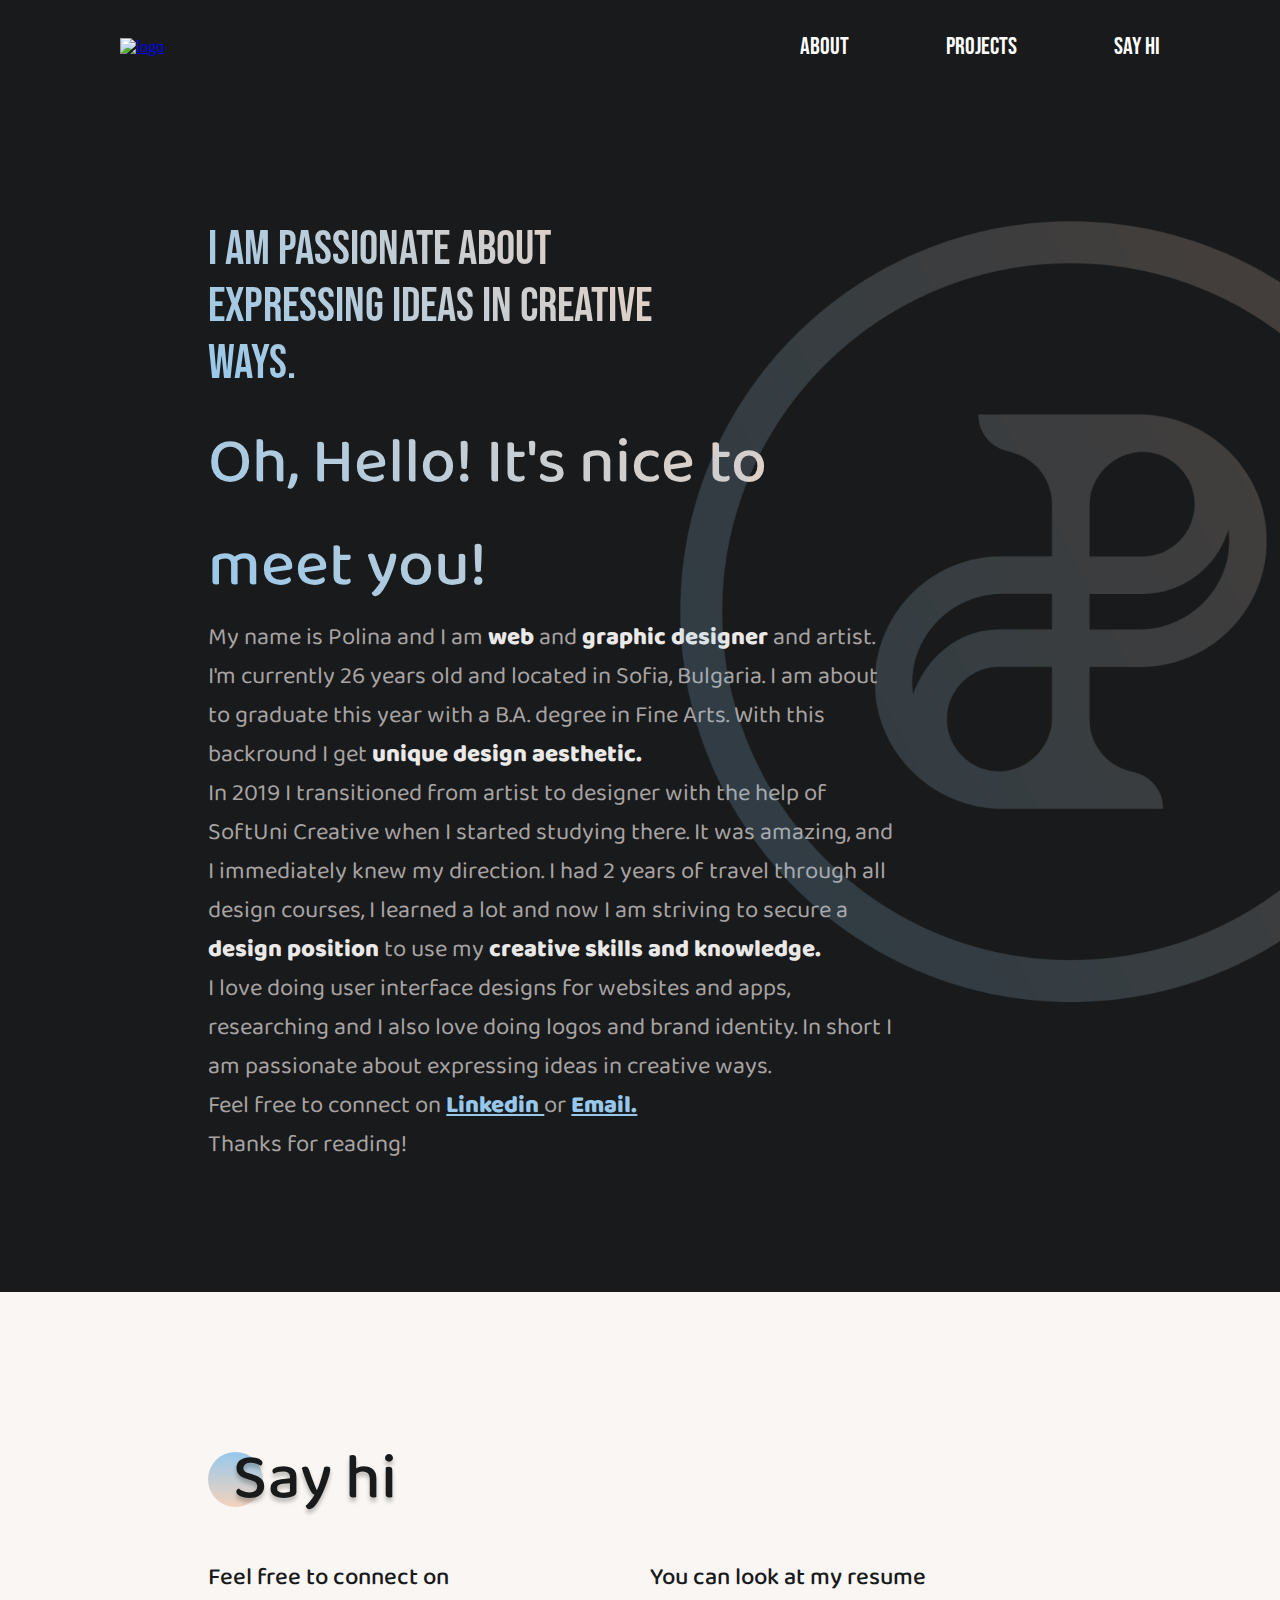
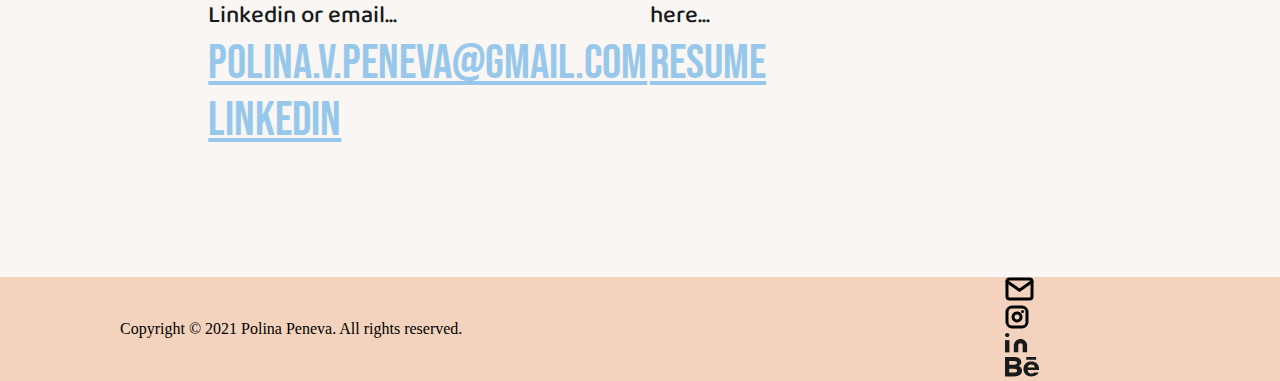
==== about/index.html @ 950ab0b3 "about page: fix bg logo." ====
<!DOCTYPE html>
<html lang="en">
<head>
    <meta charset="UTF-8">
    <meta http-equiv="X-UA-Compatible" content="IE=edge">
    <meta name="viewport" content="width=device-width, initial-scale=1.0">
    <title>Polina's portfolio</title>
    <link rel="preconnect" href="https://fonts.googleapis.com">
    <link rel="preconnect" href="https://fonts.gstatic.com" crossorigin>
    <link href="https://fonts.googleapis.com/css2?family=Baloo+2:wght@500&display=swap" rel="stylesheet">
    <link href="https://fonts.googleapis.com/css2?family=Bebas+Neue&display=swap" rel="stylesheet">
    <link href="https://fonts.googleapis.com/css2?family=Baloo+2&display=swap" rel="stylesheet">
    <link href="https://fonts.googleapis.com/css2?family=Baloo+2:wght@400;800&display=swap" rel="stylesheet">
    <link rel="stylesheet" href="../style.css">
    <link rel="stylesheet" href="../about-style.css">
    <link rel="icon" href="../images/logo.ico" type="image">
</head>
<body>
    <header>
        <a href="index.html"><img class="logo" src="../images/logo.png" alt="logo" /></a>
        <nav>
            <span class="about-active"><a href="about.html">about</a></span>
            <a href="projects.html">projects</a>
            <a href="#jump-contact">say hi</a>
        </nav>
    </header>
    <main>
       <section class="about-page">
            <h5>I am passionate about expressing ideas in creative ways.</h5>
            <div class="about-me">
                <div class="headline">
                    <h1 class="title">Oh, Hello! It's nice to meet you!</h1>
                    <p>My name is Polina and I am 
                        <span id="web">web </span> and  
                        <span id="web">graphic designer</span> and artist. I'm currently 26 years old
                        and located in Sofia, Bulgaria. I am about to graduate this year with a B.A. degree in Fine Arts. With this backround I get 
                        <span id="web">unique design aesthetic.</span>
                    </p>
                    
                    <p>
                        In 2019 I  transitioned from artist to designer with the help of SoftUni
                         Creative when I started studying there. It was amazing, and I immediately knew my direction.
                        I had 2 years of travel through all design courses, I learned a lot and now I am striving to secure a 
                        <span id="web">design position</span> to use my <span id="web">creative skills and knowledge.</span>
                    </p>
                        
                    <p>
                        I love doing user interface designs for websites and apps, researching 
                        and I also love doing logos and brand identity. In short I am passionate 
                        about expressing
                        ideas in creative ways. 
                    </p>
                    
                    <P>
                        Feel free to connect on 
                        <span id="web-link"> <a href="https://www.linkedin.com/in/pollyna-peneva-509b7b1a4/" target="_blank"> Linkedin </a></span> or 
                        <span id="web-link"> <a href="mailto: polina.v.peneva@gmail.com"> Email. </a> </span>
                            
                    </P>
                        
                    <p>
                        Thanks for reading!
                    </p>
                </div>
            </div>
            <div class="logo-container">
                <img class="transperant-logo" src="../images/about-logo.png" alt="Logo transperant">
            </div>
        </section>
        <section class="contact">
            <h2 id="jump-contact"><div class="circle"></div><span class="text">Say hi</span></h2>
            <div class="left">
                <p>Feel free to connect on Linkedin or email...</p>
                <a class="link" href="mailto: polina.v.peneva@gmail.com">POLINA.V.PENEVA@GMAIL.COM</a></h1>
                <a class="link" href="https://www.linkedin.com/in/pollyna-peneva-509b7b1a4/" target="_blank"> LINKEDIN </a></h1>
            </div>
            <div class="right">
                <p>You can look at my resume here...</p>
                <a class="link" href="source/Polinas_Resume.pdf" target="_blank">RESUME </a>
            </div>
    </section>
    </main>
    <footer>
        <p>Copyright © 2021 Polina Peneva. All rights reserved.</p>
    <div class="social-network-icons">
            <a href="mailto: polina.v.peneva@gmail.com">
                <div class="icon-bg">
                    <svg width="29" height="24" viewBox="0 0 29 24" fill="none" xmlns="http://www.w3.org/2000/svg">
                        <path class="icon" d="M4.5 2H24.5C25.875 2 27 3.125 27 4.5V19.5C27 20.875 25.875 22 24.5 22H4.5C3.125 22 2 20.875 2 19.5V4.5C2 3.125 3.125 2 4.5 2Z" stroke="black" stroke-width="3" stroke-linecap="round" stroke-linejoin="round"/>
                        <path class="icon" d="M27 4.5L14.5 13.25L2 4.5" stroke="black" stroke-width="3" stroke-linecap="round" stroke-linejoin="round"/>
                    </svg>
                </div>
            </a>
            <a href="https://www.instagram.com/pollypeneva.art/" target="_blank">
                <div class="icon-bg">
                    <svg width="24" height="24" viewBox="0 0 24 24" fill="none" xmlns="http://www.w3.org/2000/svg">
                        <path class="icon" d="M17 2H7C4.23858 2 2 4.23858 2 7V17C2 19.7614 4.23858 22 7 22H17C19.7614 22 22 19.7614 22 17V7C22 4.23858 19.7614 2 17 2Z" stroke="black" stroke-width="3" stroke-linecap="round" stroke-linejoin="round"/>
                        <path class="icon" d="M16.0002 11.3703C16.1236 12.2025 15.9815 13.0525 15.594 13.7993C15.2065 14.5461 14.5933 15.1517 13.8418 15.53C13.0903 15.9082 12.2386 16.0399 11.408 15.9062C10.5773 15.7726 9.80996 15.3804 9.21503 14.7855C8.62011 14.1905 8.22793 13.4232 8.09426 12.5925C7.9606 11.7619 8.09226 10.9102 8.47052 10.1587C8.84878 9.40716 9.45438 8.79404 10.2012 8.40654C10.948 8.01904 11.7979 7.87689 12.6302 8.0003C13.4791 8.12619 14.265 8.52176 14.8719 9.12861C15.4787 9.73545 15.8743 10.5214 16.0002 11.3703Z" stroke="black" stroke-width="3" stroke-linecap="round" stroke-linejoin="round"/>
                        <path class="icon" d="M17.5 6.5H17.51" stroke="black" stroke-width="3" stroke-linecap="round" stroke-linejoin="round"/>
                    </svg>                        
                </div>
            </a>
            <a href="https://www.linkedin.com/in/pollyna-peneva-509b7b1a4/" target="_blank">
                <div class="icon-bg">
                    <svg width="23" height="20" viewBox="0 0 23 20" fill="none" xmlns="http://www.w3.org/2000/svg">
                        <path class="solid" d="M15.4738 6.11719C17.2325 6.11719 18.9193 6.76171 20.1629 7.90897C21.4066 9.05623 22.1052 10.6122 22.1052 12.2347V19.3718H17.6842V12.2347C17.6842 11.6939 17.4514 11.1752 17.0368 10.7928C16.6223 10.4104 16.06 10.1955 15.4738 10.1955C14.8875 10.1955 14.3253 10.4104 13.9107 10.7928C13.4962 11.1752 13.2633 11.6939 13.2633 12.2347V19.3718H8.84229V12.2347C8.84229 10.6122 9.54096 9.05623 10.7846 7.90897C12.0282 6.76171 13.715 6.11719 15.4738 6.11719Z" fill="#181A1B"/>
                        <path class="solid" d="M4.42114 7.1377H0.000244141V19.3723H4.42114V7.1377Z" fill="#181A1B"/>
                        <path class="solid" d="M2.21045 4.07788C3.43125 4.07788 4.4209 3.16502 4.4209 2.03894C4.4209 0.912865 3.43125 0 2.21045 0C0.989652 0 0 0.912865 0 2.03894C0 3.16502 0.989652 4.07788 2.21045 4.07788Z" fill="#181A1B"/>
                    </svg>                        
                </div>
            </a>
            <a href="https://www.behance.net/polipeneva/projects" target="_blank">
                <div class="icon-bg">
                    <svg width="34" height="20" viewBox="0 0 34 20" fill="none" xmlns="http://www.w3.org/2000/svg">
                        <path class="solid" d="M31.1663 2.62689H21.2498V0.0439453H31.1663V2.62689ZM33.6115 15.5416C32.9853 17.2166 30.7371 19.416 26.3851 19.416C22.0303 19.416 18.5029 17.1831 18.5029 12.0869C18.5029 7.03726 21.7966 4.4414 26.2463 4.4414C30.6124 4.4414 33.2786 6.74281 33.8608 10.1575C33.9713 10.8109 34.0152 11.6917 33.9954 12.9212H22.6239C22.8081 17.0681 27.5581 17.1986 29.1235 15.5416H33.6115ZM22.7231 10.3757H29.7568C29.608 8.37781 28.1474 7.50994 26.2477 7.50994C24.1709 7.50994 23.022 8.50179 22.7231 10.3757ZM9.16007 19.4005H0V0.0710661H9.84998C17.6076 0.175675 17.7549 7.10184 13.7033 8.98997C18.6063 10.6172 18.7706 19.4005 9.16007 19.4005ZM4.24995 7.79277H9.32723C12.8802 7.79277 13.444 3.91836 8.88524 3.91836H4.24995V7.79277ZM9.05382 11.6672H4.24995V15.5623H8.98299C13.3109 15.5623 13.0459 11.6672 9.05382 11.6672Z" fill="#181A1B"/>
                    </svg>    
                </div>
            </a>
        </div>
      </footer>
</body>
</html>
---- style.css ----
* {
    margin: 0;
    padding: 0;
}
:root {
    /* colors */
    --dark-brown-bg-color: #181A1B;
    --dark-brown: #524947;
    --dark-blue-bg-color: #181A1B;
    --light-brown: #797270;
    --orange: #F3D3BD;
    --pink: #BF98A0;
    --blue: #97C8EB;
    --turquoise:#7ED0DC;
    --white: #FFFFFF;
    --light-orange: #F9F6F3;
    --grey: #EBE9E8;
    --grey2: #A8A3A3;
    --grey3: #36393A;
    --dark-blue: #7AABCE;
    --gradient-vertical2: linear-gradient(180deg, #F3D3BD 0%, #97C8EB 100%);
    --vertical-gradient: linear-gradient(0deg, #F3D3BD 0%, #97C8EB 100%);
    --brand-gradient: linear-gradient(270deg, #F3D3BD 0%, #97C8EB 100%);
}

body {
    margin: 0;
    min-height: 100vh;
    background-color: var(--dark-brown-bg-color);
    overflow-x: hidden;
}

header {
    padding: 2em 120px;
    display: flex;
    justify-content: space-between;
    align-items: center;
}

nav {
    width: 360px;
    display: flex;
    justify-content: space-between;
}


nav a{
    text-decoration: none;
    font-size: 24px;
    color: var(--white);
    font-family: 'Bebas Neue', cursive;
}

section.hero {
    margin-top:  2em;
    padding: 0 120px;
    /* grid */
    display: grid;
    grid-template-columns: repeat(12, 1fr);
    gap: 20px;
}

section.hero .intro {
    grid-column: 2/8;
}

section.hero .photo-container {
    position: relative;
    display: flex;
    justify-content: space-between;
    grid-column: 8/12;
    max-width: 566px;
    height: 485px;
}

img.elipse, img.poli {
    position: absolute;
}

img.elipse {
    width: 85%;
    z-index: 1;
}

img.poli {
    width: 75%;
}

img.poli {
    right: 0;
}


h1.headline {
    font-family: 'Baloo 2', cursive;
    font-size: 64px;
    font-weight: 500;
    grid-column: 2 / 7;
    color: var(--light-orange);
}

h1.headline #design {
    color: var(--blue);
}

h1.headline #paint {
    color: var(--orange);
}

h1.headline #ampersand {
    color: var(--pink);
}

h1.headline #photos {
    color: var(--turquoise);
}

section.hero ul.skills {
    display: flex;
    flex-direction: row;
    justify-content: space-between;
    margin: 0;
    width: 70%;
    max-width: 550px;
    color: var(--grey2);
    font-size: 24px;
    line-height: 29px;
    margin-left: 10px;
    text-transform: uppercase;
    font-family: 'Bebas Neue', cursive;
    list-style-type: none;
}

section.hero ul.skills li {
    display: flex;
    align-items: center;
    position: relative;
}

section.hero ul.skills .circle {
    position: absolute;
    left: -10px;
    width: 26px;
    height: 26px;
    border-radius: 50%;
    background-color: var(--dark-brown);
    opacity: 0.3;
    z-index: -1;
}

section.hero ul.skills p {
    z-index: 1;
}


/* ======================== ABOUT SECTION ======================== */
section.about {
    /* grid */
    display: grid;
    grid-template-columns: repeat(12, 1fr);
    gap: 20px;
    padding: 10% 120px;
}

h2{
    color: white;
    grid-column: 2/12;
    display: flex;
    align-items: center;
    position: relative;
    font-family: 'Baloo 2', cursive;
    font-size: 64px;
    font-style: normal;
    font-weight: 500;
    line-height: 101px;
    margin: 0.5em 0;
    text-shadow: 0px 4px 4px rgba(0, 0, 0, 0.25);
}

h2 .circle{ 
    height: 55px;
    width: 55px;
    grid-column: 2/12;
    background-image: var(--vertical-gradient);
    border-radius: 50%;
}

h2 .text:hover ~ section.about h2 .circle{ 
    display: none;
}

h2 .text{
    position: absolute;
    left: 25px;
}

section.about p{
    grid-column: 2/8;
    max-width: 600px;
    font-family: 'Baloo 2', cursive;
    font-size: 24px;
    font-style: normal;
    font-weight: 400;
    line-height: 38px;
    letter-spacing: 0em;
    text-align: left;
    color: var(--grey2);
}

/* ======================== PROJECTS ======================== */
section.projects {
    /* grid */
    display: grid;
    grid-template-columns: repeat(12, 1fr);
    gap: 20px;
    padding: 10% 120px;
    background-color: var(--grey3);
}

section.projects .row{
    display: flex;
    justify-content: space-between;
    grid-column: 3/12;
    max-width: 1200px;
    margin: 1em 0;
}

section.projects .row .project{
    width: 270px;
    height: 270px;
    overflow: hidden;
    border-radius: 25px;
}

section.projects .label{
    position: relative;
    color: white;
    font-family: 'Bebas Neue', cursive;
    font-size: 36px;
    font-style: normal;
    font-weight: 400;
    line-height: 43px;
    letter-spacing: 0em;
    text-align: left;
    grid-column: 2/3;
    display: flex;
    flex-direction: column;
    justify-content: center;
    /* align-items: center; */
}

section.projects .label img{
    display: block;
}
section.project .row .project img{
    width: 328px;
    height: 328px;
    object-fit: contain;
    
}


section.projects .row .project{
    width: 270px;
    height: 270px;
    overflow: hidden;
    -webkit-filter: grayscale(100%); /* Safari 6.0 - 9.0 */
    filter: grayscale(100%);
}
/* Project hover start */

section.projects .row .project:hover{
    -webkit-filter: grayscale(0%); /* Safari 6.0 - 9.0 */
    filter: grayscale(0%);
}

.project:hover .overlay-image {
    opacity: 1;
  }

  * {box-sizing: border-box;}

  .overlay-image {
    position: absolute; 
    bottom: 0; 
    background: #181A1B;
    box-shadow: 4px 4px 8px rgba(0, 0, 0, 0.35);
    color: #f1f1f1; 
    width: 100%;
    transition: .5s ease;
    opacity:0;
    color: white;
    font-size: 24px;
    padding: 10px;
    text-align: center;
    font-family: 'Bebas Neue', normal;
    border-radius: 0px 0px 24px 24px;
  }
  

/* Project hover end */
.social-network-icons{
    grid-column: 10/12;
}

.instagram-logo{
    width: 57px;
    height: 57px;
}
.linkedin-logo{
    width: 57px;
    height: 57px;
}
.behance-logo{
    width: 57px;
    height: 57px;
}
.email-logo{
    width: 57px;
    height: 57px;
}

.email-logo:hover{
    background: url("/images/email-hover.png") no-repeat;
    width: 57px;
    height: 57px;
}
.instagram-logo:hover{
    background: url("/images/instagram-hover.png") no-repeat;
    width: 57px;
    height: 57px;
}
.behance-logo:hover{
    background: url("/images/behance-hover.png") no-repeat;
    width: 57px;
    height: 57px;
}
.linkedin-logo:hover{
    background: url("/images/linkedin-hover.png") no-repeat;
    width: 57px;
    height: 57px;
}


/* ==================== CONTACT ======================== */

section.contact{
    width: 100vw;
    display: grid;
    grid-template-columns: repeat(12, 1fr);
    gap: 20px;
    background-color: var(--light-orange);
    padding: 10% 120px;
}

section.contact .left{
    grid-column: 2/5;
}

section.contact .right{
    grid-column: 7/11;
}

section.contact p{
    color: #181A1B;
    font-family: 'Baloo 2', cursive;
    font-size: 24px;
    font-style: normal;
    font-weight: 500;
    line-height: 38px;
    letter-spacing: 0em;
    text-align: left;
}

section.contact h2{
    color: #181A1B;
}
section.contact .link{
    font-weight: 400;
    font-family: 'Bebas Neue', cursive;
    font-size: 48px;
    grid-column: 2/9;
    color: var(--blue);
    text-decoration: none;
    text-decoration: underline;
}

section.contact .link:visited {
    color: var(--blue); 
  }

  h1.social-media-link a:link {
    color: var(--blue);
  }

  h1.social-media-link a:hover {
    color:var(--dark-blue);
  }

  .contact-form .right-containter {
    grid-column: 7 / 9;
}


/* FOOTER */
footer{
    padding: 5% 0;
    width: 100%;
    display: grid;
    background: #F3D3BD;
    padding: 0 120px;
}

footer p{
    display: flex;
    align-items: center;
}
---- about-style.css ----
section.about-page {
    position: relative;
    padding: 10% 120px;
    display: grid;
    grid-template-columns: repeat(12, 1fr);
    gap: 20px;
}


.logo-container {
    display: flex;
    justify-content: flex-end;
    padding-top: inherit;
    position: absolute;
    right: 0;
    top: 0;
    width: 60%;
    max-width: 600px;
}

.transperant-logo {
    max-width:100%;
}

section.about-page .about-me {
    grid-column: 2/10;
}

section.about-page h5{
    font-weight: 400;
    font-family: 'Bebas Neue', normal;
    font-size: 3em;
    grid-column: 2 / 8;

    background-image: linear-gradient(45deg, #97C8EB, #F3D3BD);
    background-size: 100%;
    background-repeat: repeat;
    -webkit-background-clip: text;
    -webkit-text-fill-color: transparent; 
    -moz-background-clip: text;
    -moz-text-fill-color: transparent;
}


section.about-page .headline {
    font-weight: 400;
    font-family: 'Baloo 2', normal;
    font-size: 24px;
    grid-column: 2 / 7;
    color: var(--grey2);
}

h1.title {
    font-weight: 500;
    font-family: 'Baloo 2', normal;
    font-size: 64px;
    grid-column: 2 / 7;
    
    background-image: linear-gradient(45deg, #97C8EB, #F3D3BD);
    background-size: 100%;
    background-repeat: repeat;
    -webkit-background-clip: text;
    -webkit-text-fill-color: transparent; 
    -moz-background-clip: text;
    -moz-text-fill-color: transparent;
}

.headline #web{
    font-weight: 800;
    font-family: 'Baloo 2', 'normal';
    font-size: 24px;
    grid-column: 2 / 7;
    color: var(--grey);
}
.headline #web-link{
    font-weight: 800;
    font-family: 'Baloo 2', 'normal';
    font-size: 24px;
    grid-column: 2 / 7;
    color: var(--grey);
}

.headline #web-link a:visited{
    color: var(--blue);
    
  }
  .headline #web-link a:link{
    color: var(--blue);
  }

  .headline #web-link a:hover{
    color:var(--dark-blue);
  }
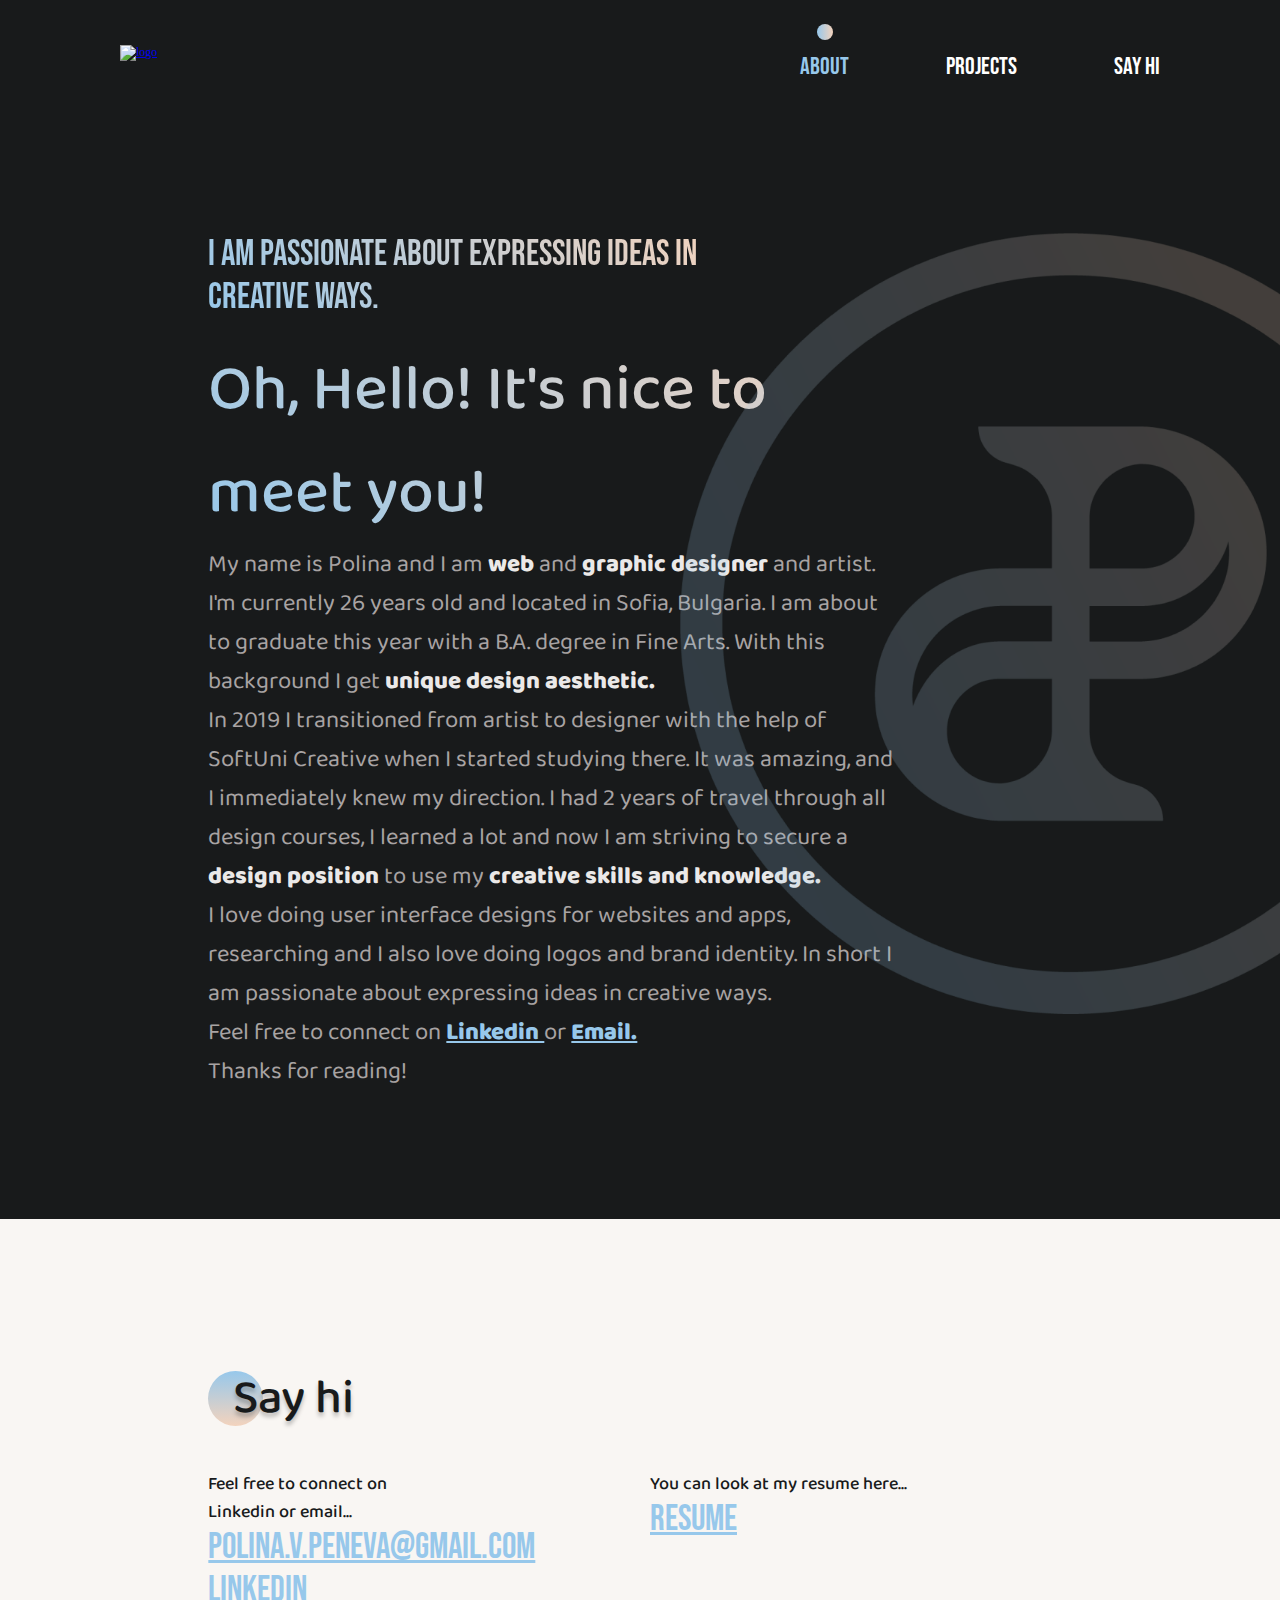
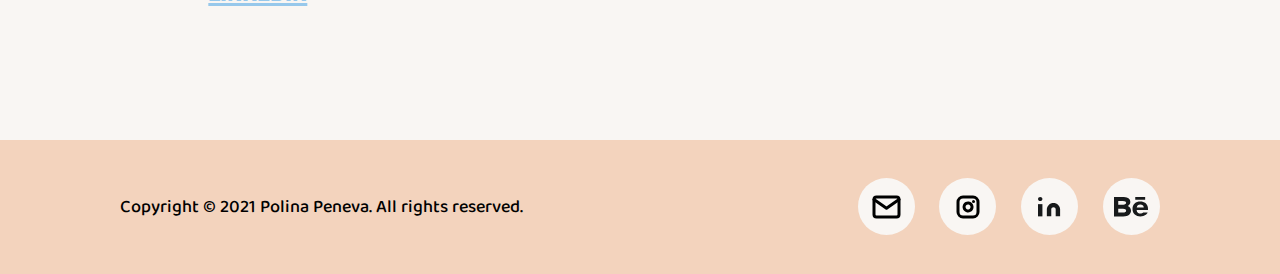
==== commit ec6e035e: "changed cv and fixed typo" ====
--- a/about/index.html
+++ b/about/index.html
@@ -17,11 +17,20 @@
 </head>
 <body>
     <header>
-        <a href="index.html"><img class="logo" src="../images/logo.png" alt="logo" /></a>
+        <a href="/"><img class="logo" src="../images/logo.png" alt="logo" /></a>
         <nav>
-            <span class="about-active"><a href="about.html">about</a></span>
-            <a href="projects.html">projects</a>
-            <a href="#jump-contact">say hi</a>
+            <div class="item active">
+                <div class="dot"></div>
+                <a href="#">about</a>
+            </div>
+            <div class="item">
+                <div class="dot"></div>
+                <a href="/projects/">projects</a>
+            </div>
+            <div class="item">
+                <div class="dot"></div>
+                <a href="#jump-contact">say hi</a>
+            </div>
         </nav>
     </header>
     <main>
@@ -33,7 +42,7 @@
                     <p>My name is Polina and I am 
                         <span id="web">web </span> and  
                         <span id="web">graphic designer</span> and artist. I'm currently 26 years old
-                        and located in Sofia, Bulgaria. I am about to graduate this year with a B.A. degree in Fine Arts. With this backround I get 
+                        and located in Sofia, Bulgaria. I am about to graduate this year with a B.A. degree in Fine Arts. With this background I get 
                         <span id="web">unique design aesthetic.</span>
                     </p>
                     
--- a/style.css
+++ b/style.css
@@ -1,11 +1,19 @@
+html {
+    scroll-behavior: smooth;
+}
+
+
 * {
+    box-sizing: border-box;
     margin: 0;
     padding: 0;
 }
+
 :root {
     /* colors */
     --dark-brown-bg-color: #181A1B;
     --dark-brown: #524947;
+    --dark-blue: #7AABCE;
     --dark-blue-bg-color: #181A1B;
     --light-brown: #797270;
     --orange: #F3D3BD;
@@ -28,6 +36,7 @@
     min-height: 100vh;
     background-color: var(--dark-brown-bg-color);
     overflow-x: hidden;
+    font-size: 12px;
 }
 
 header {
@@ -46,14 +55,39 @@
 
 nav a{
     text-decoration: none;
-    font-size: 24px;
+    font-size: 2em;
     color: var(--white);
-    font-family: 'Bebas Neue', cursive;
-}
-
+    font-family: 'Bebas Neue', normal;
+    font-weight: 400;
+}
+
+nav .item {
+    display: flex;
+    flex-direction: column;
+    align-items: center;
+}
+
+nav .item .dot {
+    visibility: hidden;
+    width: 16px;
+    height: 16px;
+    margin-bottom: 1em;
+    border-radius: 50%;
+    background: var(--brand-gradient);
+    
+}
+
+nav .item.active a{
+    color: var(--blue);
+}
+
+nav .item.active .dot{
+    visibility: visible;
+}
 section.hero {
-    margin-top:  2em;
+    margin-top: 6em;
     padding: 0 120px;
+
     /* grid */
     display: grid;
     grid-template-columns: repeat(12, 1fr);
@@ -79,24 +113,26 @@
 
 img.elipse {
     width: 85%;
-    z-index: 1;
+    z-index: 0;
 }
 
 img.poli {
-    width: 75%;
+    width: 85%;
 }
 
 img.poli {
     right: 0;
+    border-radius: 50%;
 }
 
 
 h1.headline {
-    font-family: 'Baloo 2', cursive;
-    font-size: 64px;
+    font-family: 'Baloo 2', normal;
+    font-size: 4em;
     font-weight: 500;
     grid-column: 2 / 7;
     color: var(--light-orange);
+    margin-top: -0.4em;
 }
 
 h1.headline #design {
@@ -119,15 +155,16 @@
     display: flex;
     flex-direction: row;
     justify-content: space-between;
-    margin: 0;
     width: 70%;
     max-width: 550px;
     color: var(--grey2);
-    font-size: 24px;
+    font-size: 1.5em;
     line-height: 29px;
+    margin-top: 10px;
     margin-left: 10px;
     text-transform: uppercase;
-    font-family: 'Bebas Neue', cursive;
+    font-family: 'Bebas Neue', normal;
+    font-weight: 400;;
     list-style-type: none;
 }
 
@@ -162,6 +199,22 @@
     padding: 10% 120px;
 }
 
+section.about .about-photo-container {
+    position: relative;
+    display: flex;
+    justify-content: space-between;
+    grid-column: 0.5/9;
+    max-width: 566px;
+    height: 485px;
+}
+
+img.big-about-elipse {
+    width: 800px;
+    height: 800px;
+    /* z-index: -1; */
+    position: absolute;
+}
+
 h2{
     color: white;
     grid-column: 2/12;
@@ -169,13 +222,14 @@
     align-items: center;
     position: relative;
     font-family: 'Baloo 2', cursive;
-    font-size: 64px;
+    font-size: 4em;
     font-style: normal;
     font-weight: 500;
     line-height: 101px;
     margin: 0.5em 0;
     text-shadow: 0px 4px 4px rgba(0, 0, 0, 0.25);
 }
+
 
 h2 .circle{ 
     height: 55px;
@@ -198,7 +252,7 @@
     grid-column: 2/8;
     max-width: 600px;
     font-family: 'Baloo 2', cursive;
-    font-size: 24px;
+    font-size: 1.5em;
     font-style: normal;
     font-weight: 400;
     line-height: 38px;
@@ -236,7 +290,7 @@
     position: relative;
     color: white;
     font-family: 'Bebas Neue', cursive;
-    font-size: 36px;
+    font-size: 2.25em;
     font-style: normal;
     font-weight: 400;
     line-height: 43px;
@@ -249,18 +303,8 @@
     /* align-items: center; */
 }
 
-section.projects .label img{
-    display: block;
-}
-section.project .row .project img{
-    width: 328px;
-    height: 328px;
-    object-fit: contain;
-    
-}
-
-
 section.projects .row .project{
+    background-color: red;
     width: 270px;
     height: 270px;
     overflow: hidden;
@@ -273,6 +317,18 @@
     -webkit-filter: grayscale(0%); /* Safari 6.0 - 9.0 */
     filter: grayscale(0%);
 }
+
+section.project .row .project{
+    display: none;
+}
+section.projects .row .project img{
+    max-width: 100%;
+}
+section.projects .label img{
+    display: block;
+}
+
+
 
 .project:hover .overlay-image {
     opacity: 1;
@@ -290,56 +346,13 @@
     transition: .5s ease;
     opacity:0;
     color: white;
-    font-size: 24px;
+    font-size: 1.5em;
     padding: 10px;
     text-align: center;
     font-family: 'Bebas Neue', normal;
     border-radius: 0px 0px 24px 24px;
   }
   
-
-/* Project hover end */
-.social-network-icons{
-    grid-column: 10/12;
-}
-
-.instagram-logo{
-    width: 57px;
-    height: 57px;
-}
-.linkedin-logo{
-    width: 57px;
-    height: 57px;
-}
-.behance-logo{
-    width: 57px;
-    height: 57px;
-}
-.email-logo{
-    width: 57px;
-    height: 57px;
-}
-
-.email-logo:hover{
-    background: url("/images/email-hover.png") no-repeat;
-    width: 57px;
-    height: 57px;
-}
-.instagram-logo:hover{
-    background: url("/images/instagram-hover.png") no-repeat;
-    width: 57px;
-    height: 57px;
-}
-.behance-logo:hover{
-    background: url("/images/behance-hover.png") no-repeat;
-    width: 57px;
-    height: 57px;
-}
-.linkedin-logo:hover{
-    background: url("/images/linkedin-hover.png") no-repeat;
-    width: 57px;
-    height: 57px;
-}
 
 
 /* ==================== CONTACT ======================== */
@@ -364,11 +377,9 @@
 section.contact p{
     color: #181A1B;
     font-family: 'Baloo 2', cursive;
-    font-size: 24px;
+    font-size: 1.5em;
     font-style: normal;
     font-weight: 500;
-    line-height: 38px;
-    letter-spacing: 0em;
     text-align: left;
 }
 
@@ -378,7 +389,7 @@
 section.contact .link{
     font-weight: 400;
     font-family: 'Bebas Neue', cursive;
-    font-size: 48px;
+    font-size: 3em;
     grid-column: 2/9;
     color: var(--blue);
     text-decoration: none;
@@ -402,16 +413,61 @@
 }
 
 
+/* =================Scrollbar============= */
+*::-webkit-scrollbar {
+    width: 12px;
+    
+  }
+
+  *::-webkit-scrollbar-thumb {
+    background-color: #484B4D;
+    border-radius: 20px;
+    border: 3px solid #282B2C;
+  }
+
+  /* =================Scrollbar-End============= */
+
 /* FOOTER */
 footer{
-    padding: 5% 0;
     width: 100%;
     display: grid;
     background: #F3D3BD;
-    padding: 0 120px;
+    padding: 3% 120px;
 }
 
 footer p{
-    display: flex;
-    align-items: center;
-}
+    font-family: 'Baloo 2', cursive;
+    font-size: 1.5em;
+    font-weight: 500;
+    display: flex;
+    align-items: center;
+}
+
+
+
+/* Project hover end */
+.social-network-icons{
+    display: flex;
+    justify-content: space-between;
+    grid-column: 10/12;
+}
+
+.social-network-icons .icon-bg{
+    display: flex;
+    justify-content: center;
+    align-items: center;
+    width: 57px;
+    height: 57px;
+    background-color: var(--light-orange);
+    border-radius: 50%;
+    
+} 
+
+.social-network-icons .icon-bg:hover .icon{
+    stroke: var(--dark-blue);
+}
+
+.social-network-icons .icon-bg:hover .solid{
+    stroke: var(--dark-blue);
+    fill: var(--dark-blue);
+}
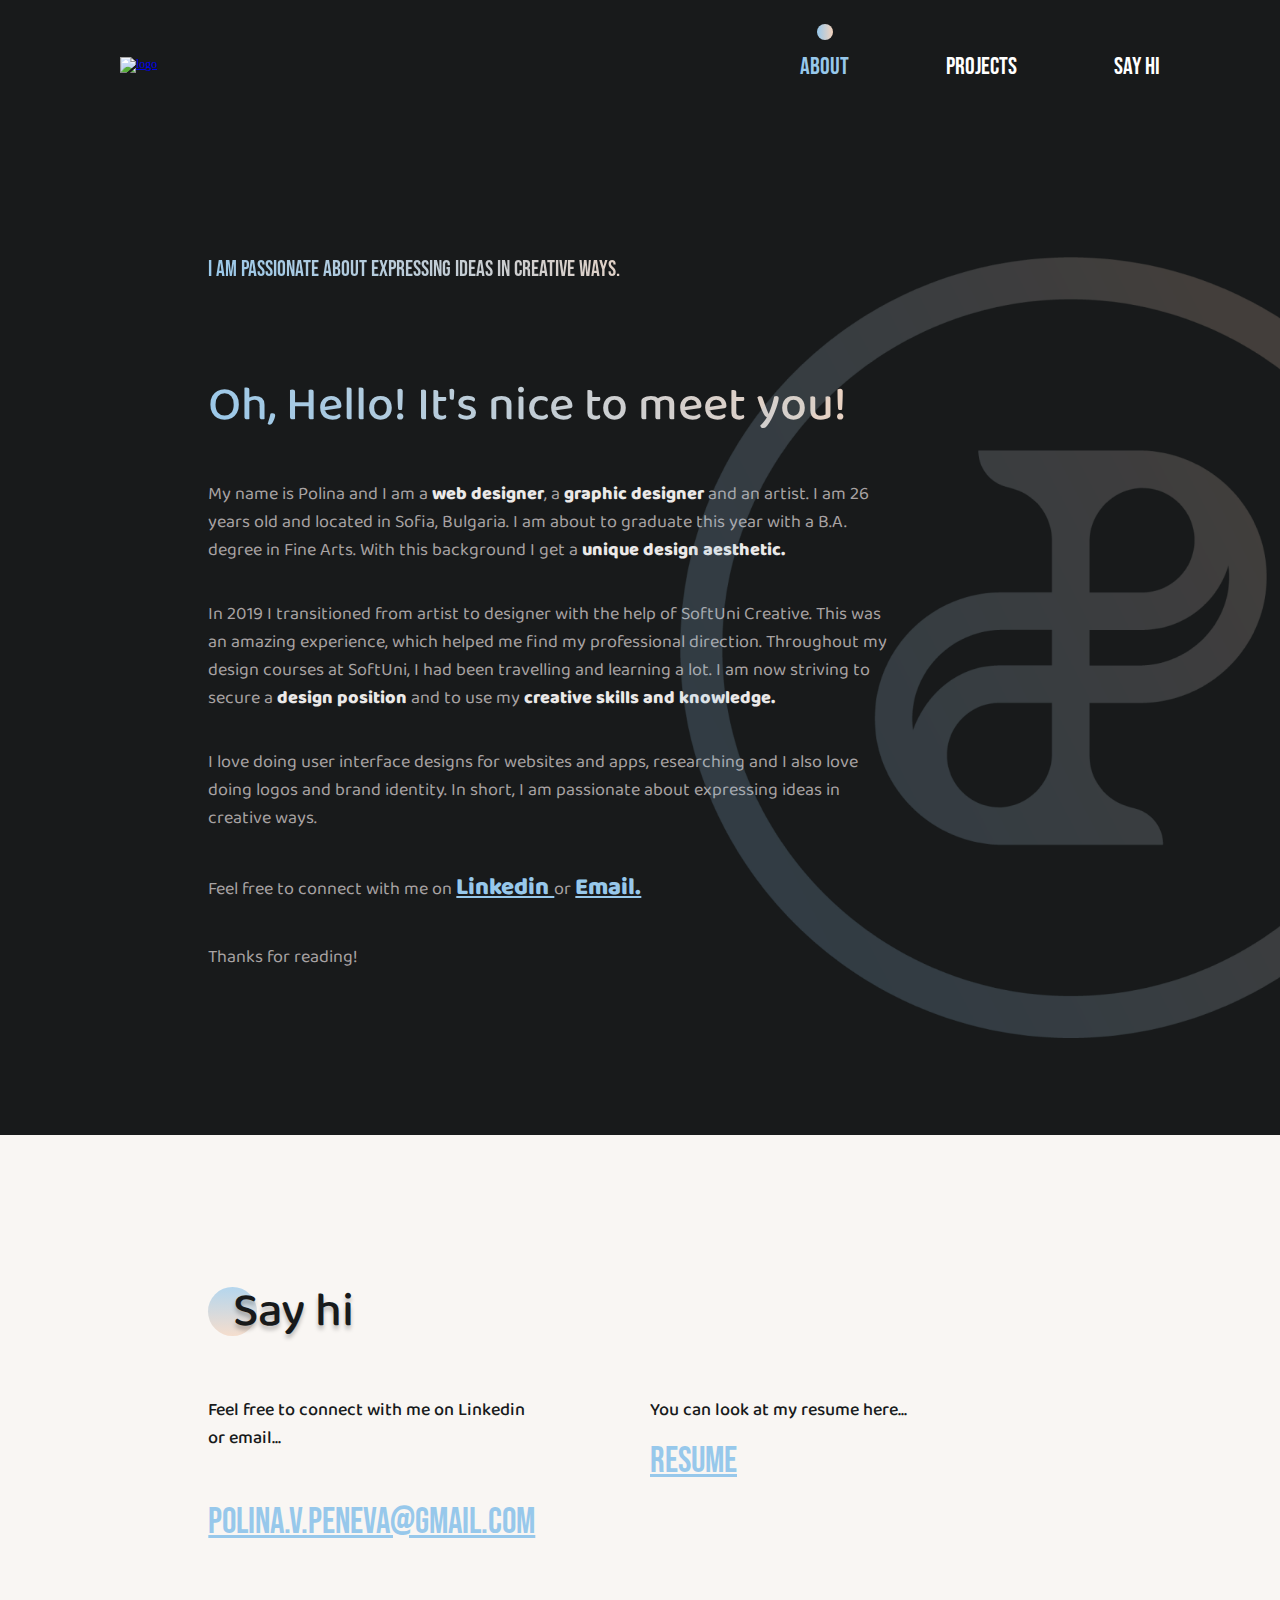
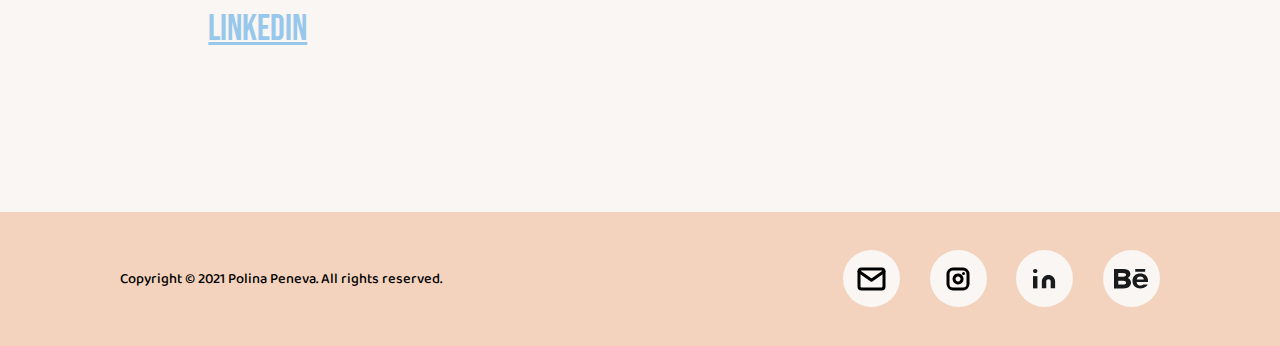
==== commit 15949862: "transperant -> transparent" ====
--- a/about/index.html
+++ b/about/index.html
@@ -39,29 +39,29 @@
             <div class="about-me">
                 <div class="headline">
                     <h1 class="title">Oh, Hello! It's nice to meet you!</h1>
-                    <p>My name is Polina and I am 
-                        <span id="web">web </span> and  
-                        <span id="web">graphic designer</span> and artist. I'm currently 26 years old
-                        and located in Sofia, Bulgaria. I am about to graduate this year with a B.A. degree in Fine Arts. With this background I get 
+                    <p>My name is Polina and I am a
+                        <span id="web">web designer</span>, a  
+                        <span id="web">graphic designer</span> and an artist. I am 26 years old
+                        and located in Sofia, Bulgaria. I am about to graduate this year with a
+                        B.A. degree in Fine Arts. With this background I get a
                         <span id="web">unique design aesthetic.</span>
                     </p>
                     
                     <p>
-                        In 2019 I  transitioned from artist to designer with the help of SoftUni
-                         Creative when I started studying there. It was amazing, and I immediately knew my direction.
-                        I had 2 years of travel through all design courses, I learned a lot and now I am striving to secure a 
-                        <span id="web">design position</span> to use my <span id="web">creative skills and knowledge.</span>
+                        In 2019 I transitioned from artist to designer with the help of SoftUni
+                        Creative. This was an amazing experience, which helped me find my professional direction.
+                        Throughout my design courses at SoftUni, I had been travelling and learning a lot. I am now striving to
+                        secure a <span id="web">design position</span> and to use my <span id="web">creative skills and knowledge.</span>
                     </p>
                         
                     <p>
                         I love doing user interface designs for websites and apps, researching 
-                        and I also love doing logos and brand identity. In short I am passionate 
-                        about expressing
-                        ideas in creative ways. 
+                        and I also love doing logos and brand identity. In short, I am passionate 
+                        about expressing ideas in creative ways. 
                     </p>
                     
                     <P>
-                        Feel free to connect on 
+                        Feel free to connect with me on 
                         <span id="web-link"> <a href="https://www.linkedin.com/in/pollyna-peneva-509b7b1a4/" target="_blank"> Linkedin </a></span> or 
                         <span id="web-link"> <a href="mailto: polina.v.peneva@gmail.com"> Email. </a> </span>
                             
@@ -73,13 +73,13 @@
                 </div>
             </div>
             <div class="logo-container">
-                <img class="transperant-logo" src="../images/about-logo.png" alt="Logo transperant">
+                <img class="transparent-logo" src="../images/about-logo.png" alt="Logo transparent">
             </div>
         </section>
         <section class="contact">
             <h2 id="jump-contact"><div class="circle"></div><span class="text">Say hi</span></h2>
             <div class="left">
-                <p>Feel free to connect on Linkedin or email...</p>
+                <p>Feel free to connect with me on Linkedin or email...</p>
                 <a class="link" href="mailto: polina.v.peneva@gmail.com">POLINA.V.PENEVA@GMAIL.COM</a></h1>
                 <a class="link" href="https://www.linkedin.com/in/pollyna-peneva-509b7b1a4/" target="_blank"> LINKEDIN </a></h1>
             </div>
--- a/style.css
+++ b/style.css
@@ -44,7 +44,17 @@
     display: flex;
     justify-content: space-between;
     align-items: center;
-}
+    background-color: var(--dark-blue-bg-color);
+    box-shadow: none;
+}
+
+.sticky {
+    position: -webkit-sticky;
+    position: sticky;
+    z-index: 10;
+    top: 0;
+    width: 100%;
+  }
 
 nav {
     width: 360px;
@@ -59,6 +69,13 @@
     color: var(--white);
     font-family: 'Bebas Neue', normal;
     font-weight: 400;
+    
+}
+
+nav a:hover{
+   color: var(--blue);
+   transform: scale(1.2);
+  transition: all 0.3s ease-in-out 0.2s;
 }
 
 nav .item {
@@ -84,6 +101,13 @@
 nav .item.active .dot{
     visibility: visible;
 }
+
+.item {
+    margin-bottom: 2em;
+    display: flex;
+    align-items: center;
+}
+
 section.hero {
     margin-top: 6em;
     padding: 0 120px;
@@ -155,12 +179,12 @@
     display: flex;
     flex-direction: row;
     justify-content: space-between;
-    width: 70%;
+    width: 60%;
     max-width: 550px;
     color: var(--grey2);
     font-size: 1.5em;
     line-height: 29px;
-    margin-top: 10px;
+    margin-top: 2em;
     margin-left: 10px;
     text-transform: uppercase;
     font-family: 'Bebas Neue', normal;
@@ -197,25 +221,39 @@
     grid-template-columns: repeat(12, 1fr);
     gap: 20px;
     padding: 10% 120px;
+    position: relative;
 }
 
 section.about .about-photo-container {
-    position: relative;
-    display: flex;
-    justify-content: space-between;
-    grid-column: 0.5/9;
+    position: absolute;
+    display: flex;
+    justify-content: space-between;
+    bottom: 10%;
+    left: 5%;
+    z-index: -1;
     max-width: 566px;
-    height: 485px;
-}
+    height: 100%;
+}
+
+section.about .small-elipse-container {
+    position: absolute;
+    display: flex;
+    justify-content: space-between;
+    bottom: -10%;
+    right: 0;
+    z-index: -1;
+    /* height: 100%; */
+}
+
 
 img.big-about-elipse {
-    width: 800px;
-    height: 800px;
+    /* width: 800px;
+    height: 800px; */
     /* z-index: -1; */
     position: absolute;
 }
 
-h2{
+section.contact h2{
     color: white;
     grid-column: 2/12;
     display: flex;
@@ -230,13 +268,44 @@
     text-shadow: 0px 4px 4px rgba(0, 0, 0, 0.25);
 }
 
+section.about h2{
+    color: white;
+    grid-column: 2/12;
+    display: flex;
+    align-items: center;
+    position: relative;
+    font-family: 'Baloo 2', cursive;
+    font-size: 4em;
+    font-style: normal;
+    font-weight: 500;
+    line-height: 101px;
+    margin: 0.5em 0;
+    text-shadow: 0px 4px 4px rgba(0, 0, 0, 0.25);
+}
+
+section.projects h2{
+    color: white;
+    grid-column: 2/12;
+    display: flex;
+    align-items: center;
+    position: relative;
+    font-family: 'Baloo 2', cursive;
+    font-size: 4em;
+    font-style: normal;
+    font-weight: 500;
+    line-height: 101px;
+    margin: 0.5em 0;
+    text-shadow: 0px 4px 4px rgba(0, 0, 0, 0.25);
+}
+
 
 h2 .circle{ 
-    height: 55px;
-    width: 55px;
+    height: 49px;
+    width: 49px;
     grid-column: 2/12;
     background-image: var(--vertical-gradient);
     border-radius: 50%;
+    opacity: 70%;
 }
 
 h2 .text:hover ~ section.about h2 .circle{ 
@@ -274,14 +343,14 @@
 section.projects .row{
     display: flex;
     justify-content: space-between;
-    grid-column: 3/12;
+    grid-column: 3/11;
     max-width: 1200px;
     margin: 1em 0;
 }
 
 section.projects .row .project{
-    width: 270px;
-    height: 270px;
+    width: 240px;
+    height: 240px;
     overflow: hidden;
     border-radius: 25px;
 }
@@ -305,8 +374,7 @@
 
 section.projects .row .project{
     background-color: red;
-    width: 270px;
-    height: 270px;
+
     overflow: hidden;
     -webkit-filter: grayscale(100%); /* Safari 6.0 - 9.0 */
     filter: grayscale(100%);
@@ -316,13 +384,18 @@
 section.projects .row .project:hover{
     -webkit-filter: grayscale(0%); /* Safari 6.0 - 9.0 */
     filter: grayscale(0%);
+    -webkit-transform: scale(1.3);
+	transform: scale(1.3);
+
+    -webkit-transition: .3s ease-in-out;
+	transition: .3s ease-in-out;
 }
 
 section.project .row .project{
     display: none;
 }
 section.projects .row .project img{
-    max-width: 100%;
+    width: 100%;
 }
 section.projects .label img{
     display: block;
@@ -354,7 +427,6 @@
   }
   
 
-
 /* ==================== CONTACT ======================== */
 
 section.contact{
@@ -367,8 +439,15 @@
 }
 
 section.contact .left{
-    grid-column: 2/5;
-}
+    grid-column: 2/6;
+    display: flex;
+    flex-direction: column;
+}
+
+section.contact .left *, section.contact .right *{
+    margin: 0.9em 0;
+}
+
 
 section.contact .right{
     grid-column: 7/11;
@@ -437,7 +516,7 @@
 
 footer p{
     font-family: 'Baloo 2', cursive;
-    font-size: 1.5em;
+    font-size: 1.2em;
     font-weight: 500;
     display: flex;
     align-items: center;
--- a/about-style.css
+++ b/about-style.css
@@ -4,6 +4,7 @@
     display: grid;
     grid-template-columns: repeat(12, 1fr);
     gap: 20px;
+    background-color: var(--dark-brown-bg-color);
 }
 
 
@@ -18,7 +19,7 @@
     max-width: 600px;
 }
 
-.transperant-logo {
+.transparent-logo {
     max-width:100%;
 }
 
@@ -29,7 +30,7 @@
 section.about-page h5{
     font-weight: 400;
     font-family: 'Bebas Neue', normal;
-    font-size: 3em;
+    font-size: 1.8em;
     grid-column: 2 / 8;
 
     background-image: linear-gradient(45deg, #97C8EB, #F3D3BD);
@@ -45,15 +46,28 @@
 section.about-page .headline {
     font-weight: 400;
     font-family: 'Baloo 2', normal;
-    font-size: 24px;
+    font-size: 1.5em;
     grid-column: 2 / 7;
     color: var(--grey2);
+}
+
+.headline p{
+    margin-top: 2em ;
+    margin-bottom: 2em ;
+}
+
+.headline p{
+    margin-top: 2em ;
+    margin-bottom: 2em ;
+}
+.about-page h5{
+    margin-bottom: 3em;
 }
 
 h1.title {
     font-weight: 500;
     font-family: 'Baloo 2', normal;
-    font-size: 64px;
+    font-size: 2.669em;
     grid-column: 2 / 7;
     
     background-image: linear-gradient(45deg, #97C8EB, #F3D3BD);
@@ -68,7 +82,7 @@
 .headline #web{
     font-weight: 800;
     font-family: 'Baloo 2', 'normal';
-    font-size: 24px;
+    
     grid-column: 2 / 7;
     color: var(--grey);
 }
@@ -89,6 +103,6 @@
   }
 
   .headline #web-link a:hover{
-    color:var(--dark-blue);
+    color:var(--grey);
   }
 
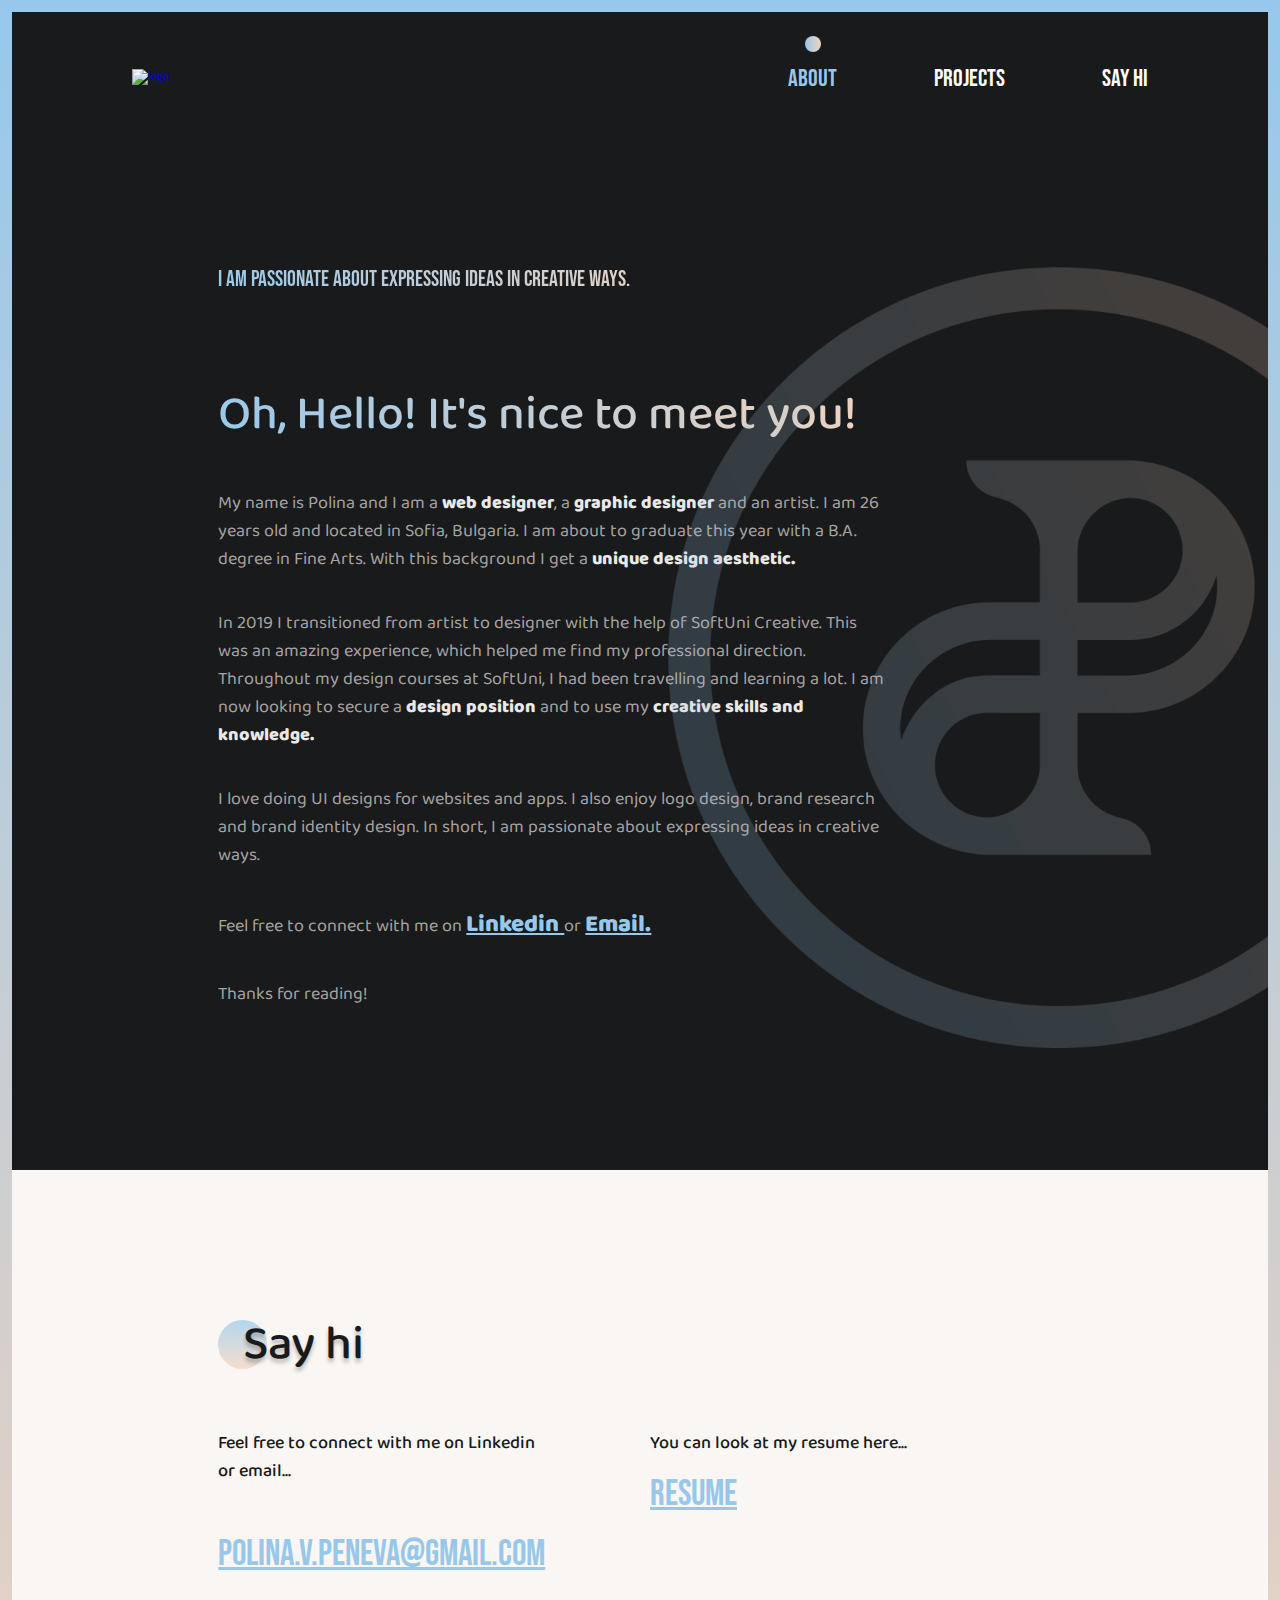
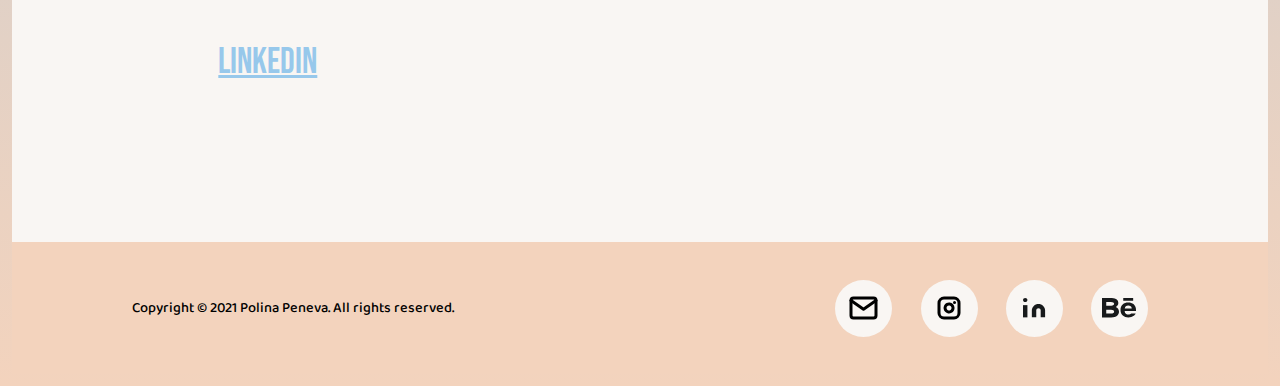
==== commit bffbdf51: "Merge 319b768ee6f27cd5dd9fdd330b3f58fe38d2ce55 into 44a5a8675530f62b6d4455c500d00498ccdfdd52" ====
--- a/about/index.html
+++ b/about/index.html
@@ -50,14 +50,14 @@
                     <p>
                         In 2019 I transitioned from artist to designer with the help of SoftUni
                         Creative. This was an amazing experience, which helped me find my professional direction.
-                        Throughout my design courses at SoftUni, I had been travelling and learning a lot. I am now striving to
+                        Throughout my design courses at SoftUni, I had been travelling and learning a lot. I am now looking to
                         secure a <span id="web">design position</span> and to use my <span id="web">creative skills and knowledge.</span>
                     </p>
                         
                     <p>
-                        I love doing user interface designs for websites and apps, researching 
-                        and I also love doing logos and brand identity. In short, I am passionate 
-                        about expressing ideas in creative ways. 
+                        I love doing UI designs for websites and apps. I also enjoy
+                        logo design, brand research and brand identity design.
+                        In short, I am passionate about expressing ideas in creative ways. 
                     </p>
                     
                     <P>
--- a/style.css
+++ b/style.css
@@ -1,13 +1,4 @@
-html {
-    scroll-behavior: smooth;
-}
-
-
-* {
-    box-sizing: border-box;
-    margin: 0;
-    padding: 0;
-}
+
 
 :root {
     /* colors */
@@ -28,15 +19,29 @@
     --dark-blue: #7AABCE;
     --gradient-vertical2: linear-gradient(180deg, #F3D3BD 0%, #97C8EB 100%);
     --vertical-gradient: linear-gradient(0deg, #F3D3BD 0%, #97C8EB 100%);
+    --vertical-gradient-moz: moz-linear-gradient(0deg, #F3D3BD 0%, #97C8EB 100%);
     --brand-gradient: linear-gradient(270deg, #F3D3BD 0%, #97C8EB 100%);
+}
+
+html {
+    scroll-behavior: smooth;
+}
+
+* {
+    box-sizing: border-box;
+    margin: 0;
+    padding: 0;
 }
 
 body {
     margin: 0;
     min-height: 100vh;
-    background-color: var(--dark-brown-bg-color);
     overflow-x: hidden;
     font-size: 12px;
+    background-color: var(--dark-brown-bg-color);
+    background-image: var(--vertical-gradient);
+    /* background-image: -moz-linear-gradient(center bottom, rgb(14,173,173) 33%, rgb(0,255,255) 67% ); */
+    padding: 12px;
 }
 
 header {
@@ -109,13 +114,15 @@
 }
 
 section.hero {
-    margin-top: 6em;
-    padding: 0 120px;
+    background-color: var(--dark-brown-bg-color);
+    /* padding-top: 6em; */
+    padding: 6em 0 120px 120px;
 
     /* grid */
     display: grid;
     grid-template-columns: repeat(12, 1fr);
     gap: 20px;
+    z-index: -2;
 }
 
 section.hero .intro {
@@ -131,11 +138,11 @@
     height: 485px;
 }
 
-img.elipse, img.poli {
+img.ellipse, img.poli {
     position: absolute;
 }
 
-img.elipse {
+img.ellipse {
     width: 85%;
     z-index: 0;
 }
@@ -217,11 +224,15 @@
 /* ======================== ABOUT SECTION ======================== */
 section.about {
     /* grid */
+    /* background-color: var(--dark-brown-bg-color); */
     display: grid;
     grid-template-columns: repeat(12, 1fr);
     gap: 20px;
     padding: 10% 120px;
     position: relative;
+    /* z-index: ; */
+    background-color: var(--dark-brown-bg-color);
+
 }
 
 section.about .about-photo-container {
@@ -230,23 +241,23 @@
     justify-content: space-between;
     bottom: 10%;
     left: 5%;
-    z-index: -1;
     max-width: 566px;
     height: 100%;
-}
-
-section.about .small-elipse-container {
+    z-index: 1;
+}
+
+section.about .small-ellipse-container {
     position: absolute;
     display: flex;
     justify-content: space-between;
     bottom: -10%;
     right: 0;
-    z-index: -1;
+    z-index: 1;
     /* height: 100%; */
 }
 
 
-img.big-about-elipse {
+img.big-about-ellipse {
     /* width: 800px;
     height: 800px; */
     /* z-index: -1; */
@@ -333,10 +344,12 @@
 /* ======================== PROJECTS ======================== */
 section.projects {
     /* grid */
+    position: relative;
     display: grid;
     grid-template-columns: repeat(12, 1fr);
     gap: 20px;
     padding: 10% 120px;
+    z-index: 2;
     background-color: var(--grey3);
 }
 
@@ -430,7 +443,6 @@
 /* ==================== CONTACT ======================== */
 
 section.contact{
-    width: 100vw;
     display: grid;
     grid-template-columns: repeat(12, 1fr);
     gap: 20px;
@@ -495,13 +507,14 @@
 /* =================Scrollbar============= */
 *::-webkit-scrollbar {
     width: 12px;
-    
+    background-color: #282B2C;
+    box-shadow: inset 4px 4px 4px rgba(0, 0, 0, 0.25);
   }
 
   *::-webkit-scrollbar-thumb {
     background-color: #484B4D;
     border-radius: 20px;
-    border: 3px solid #282B2C;
+    border: 3px;
   }
 
   /* =================Scrollbar-End============= */
